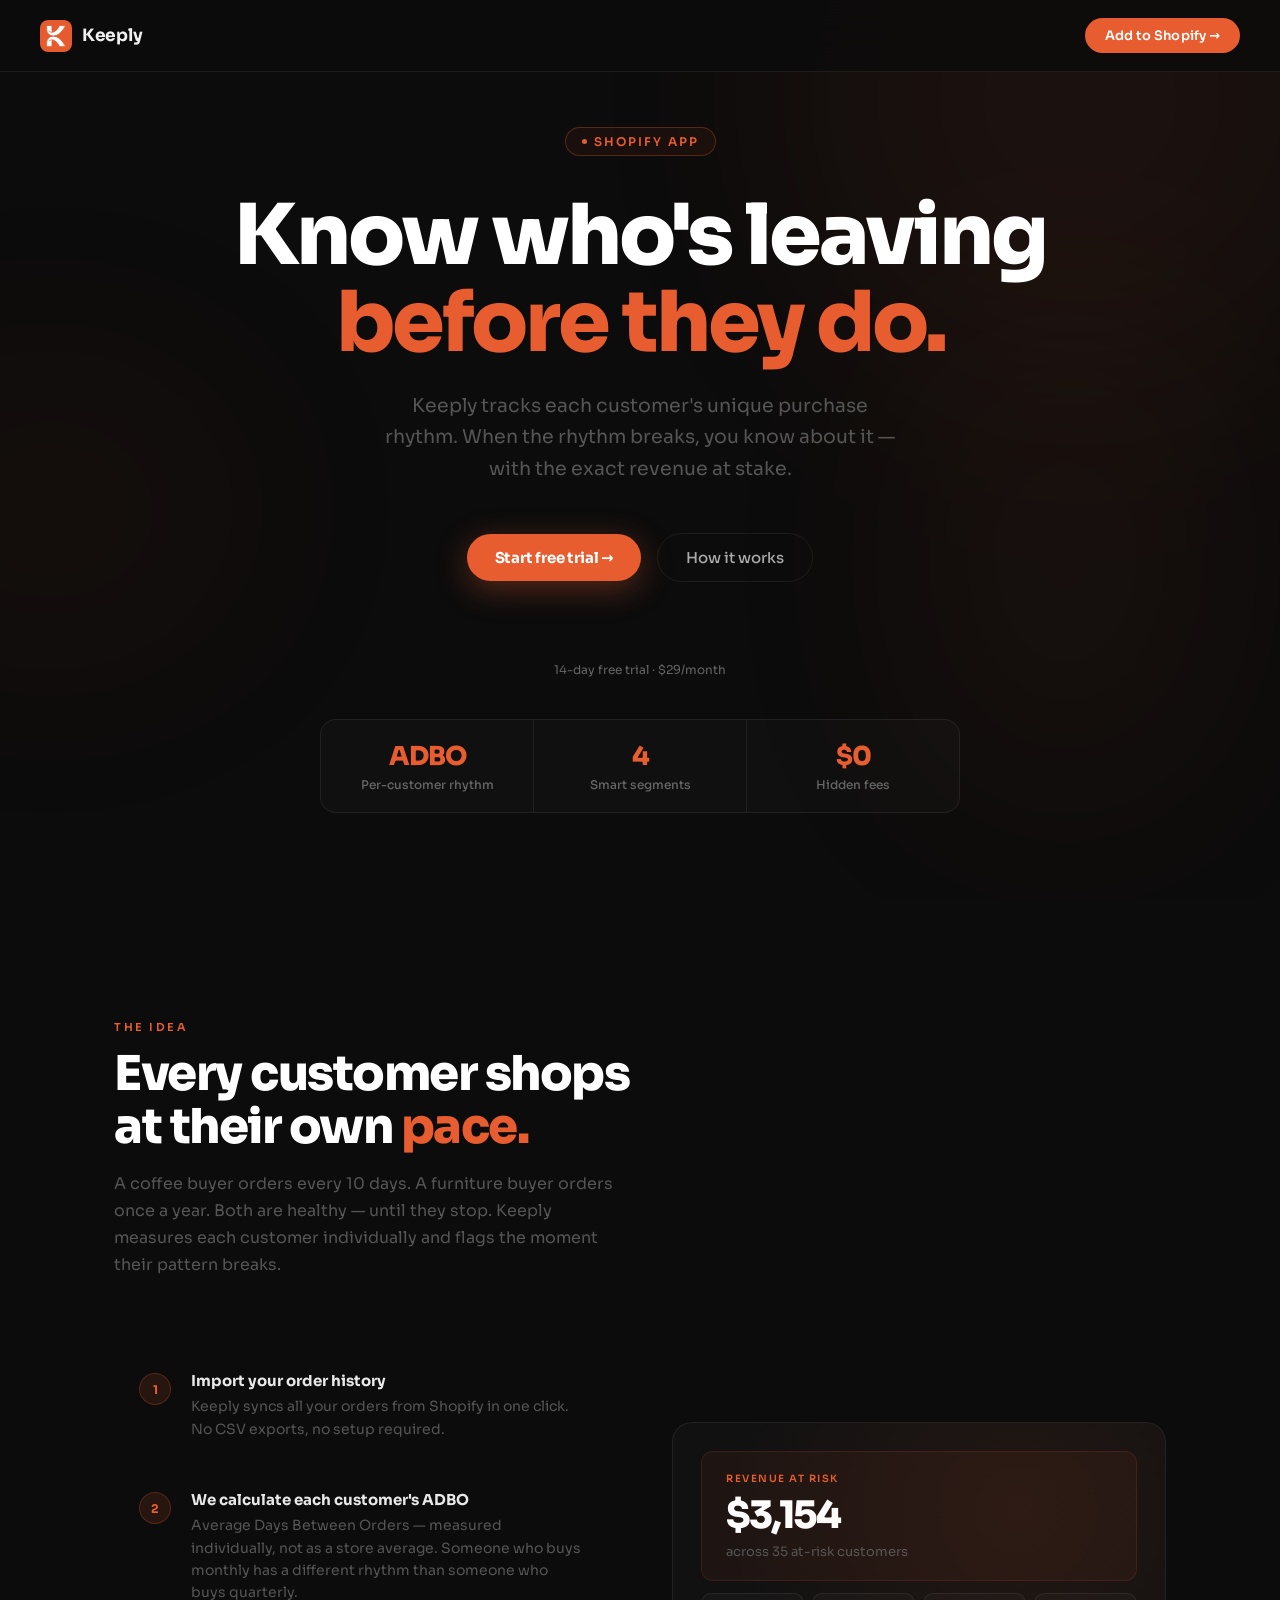
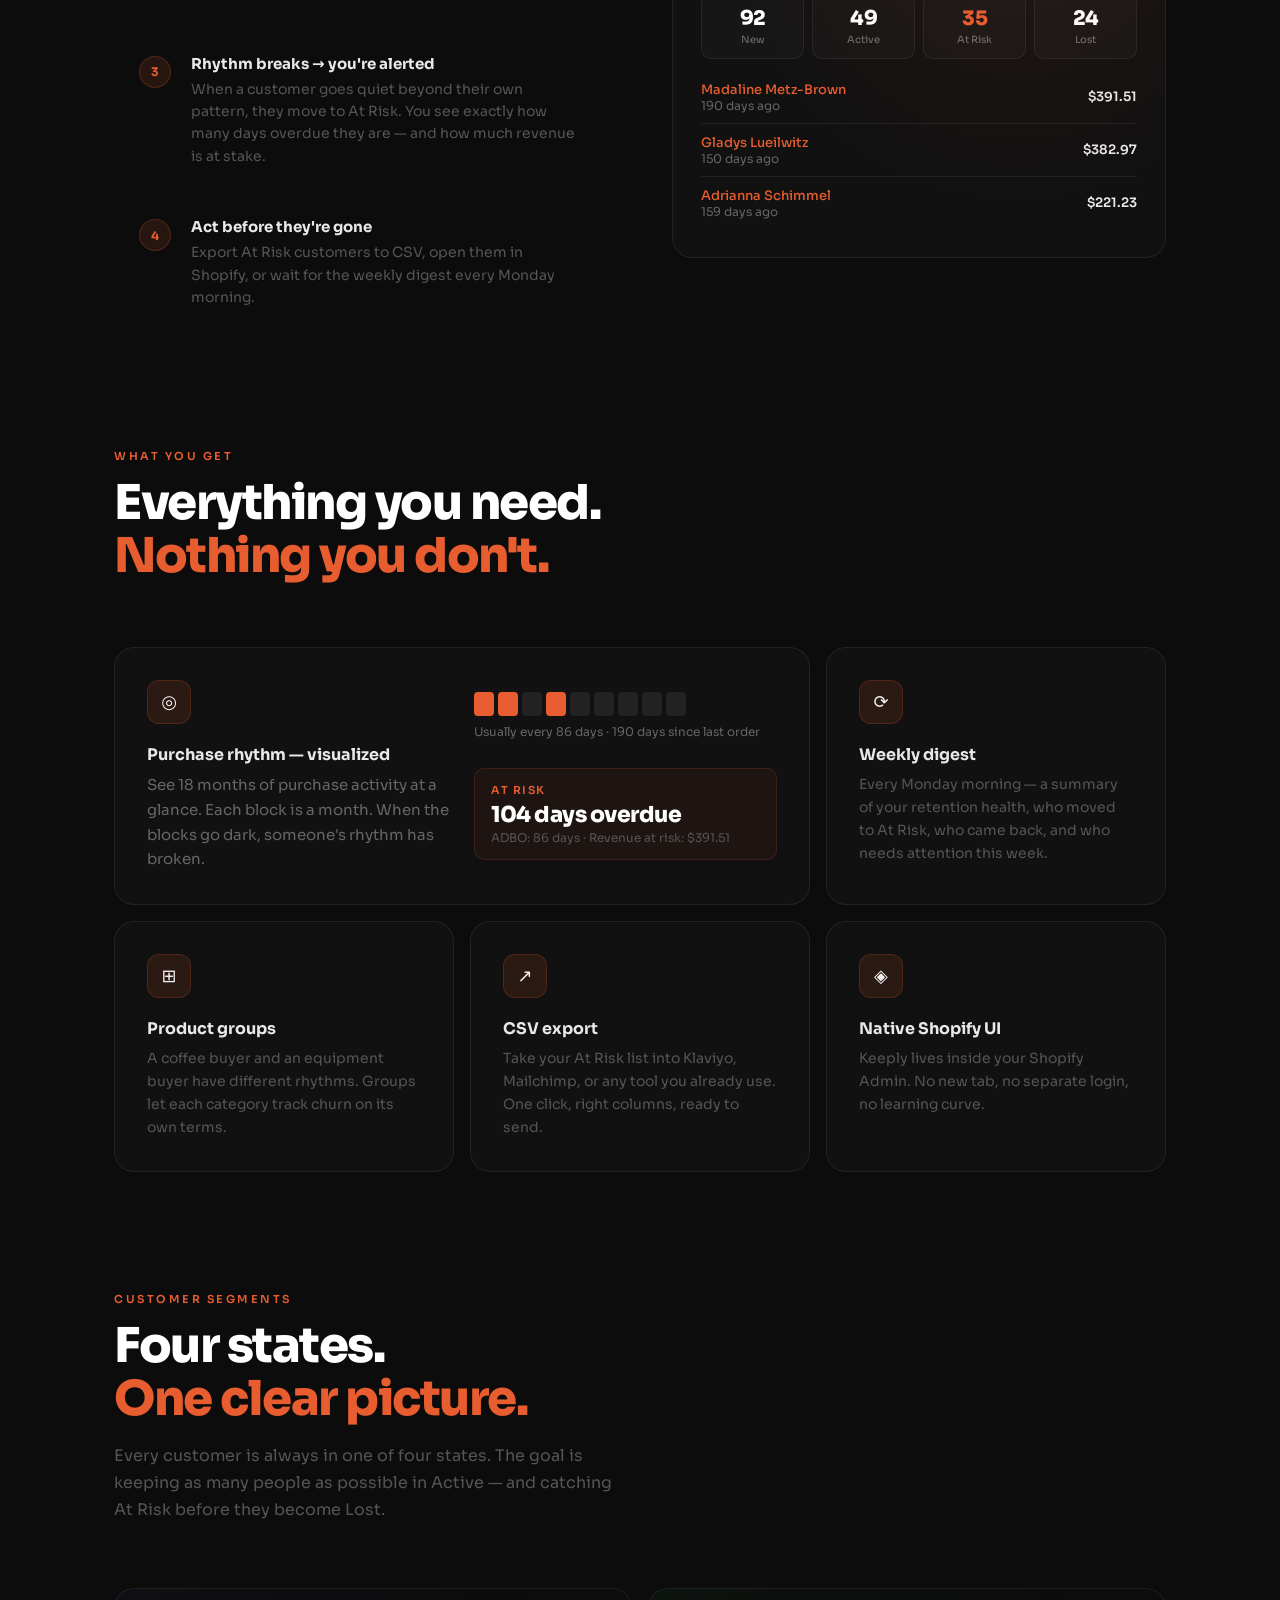
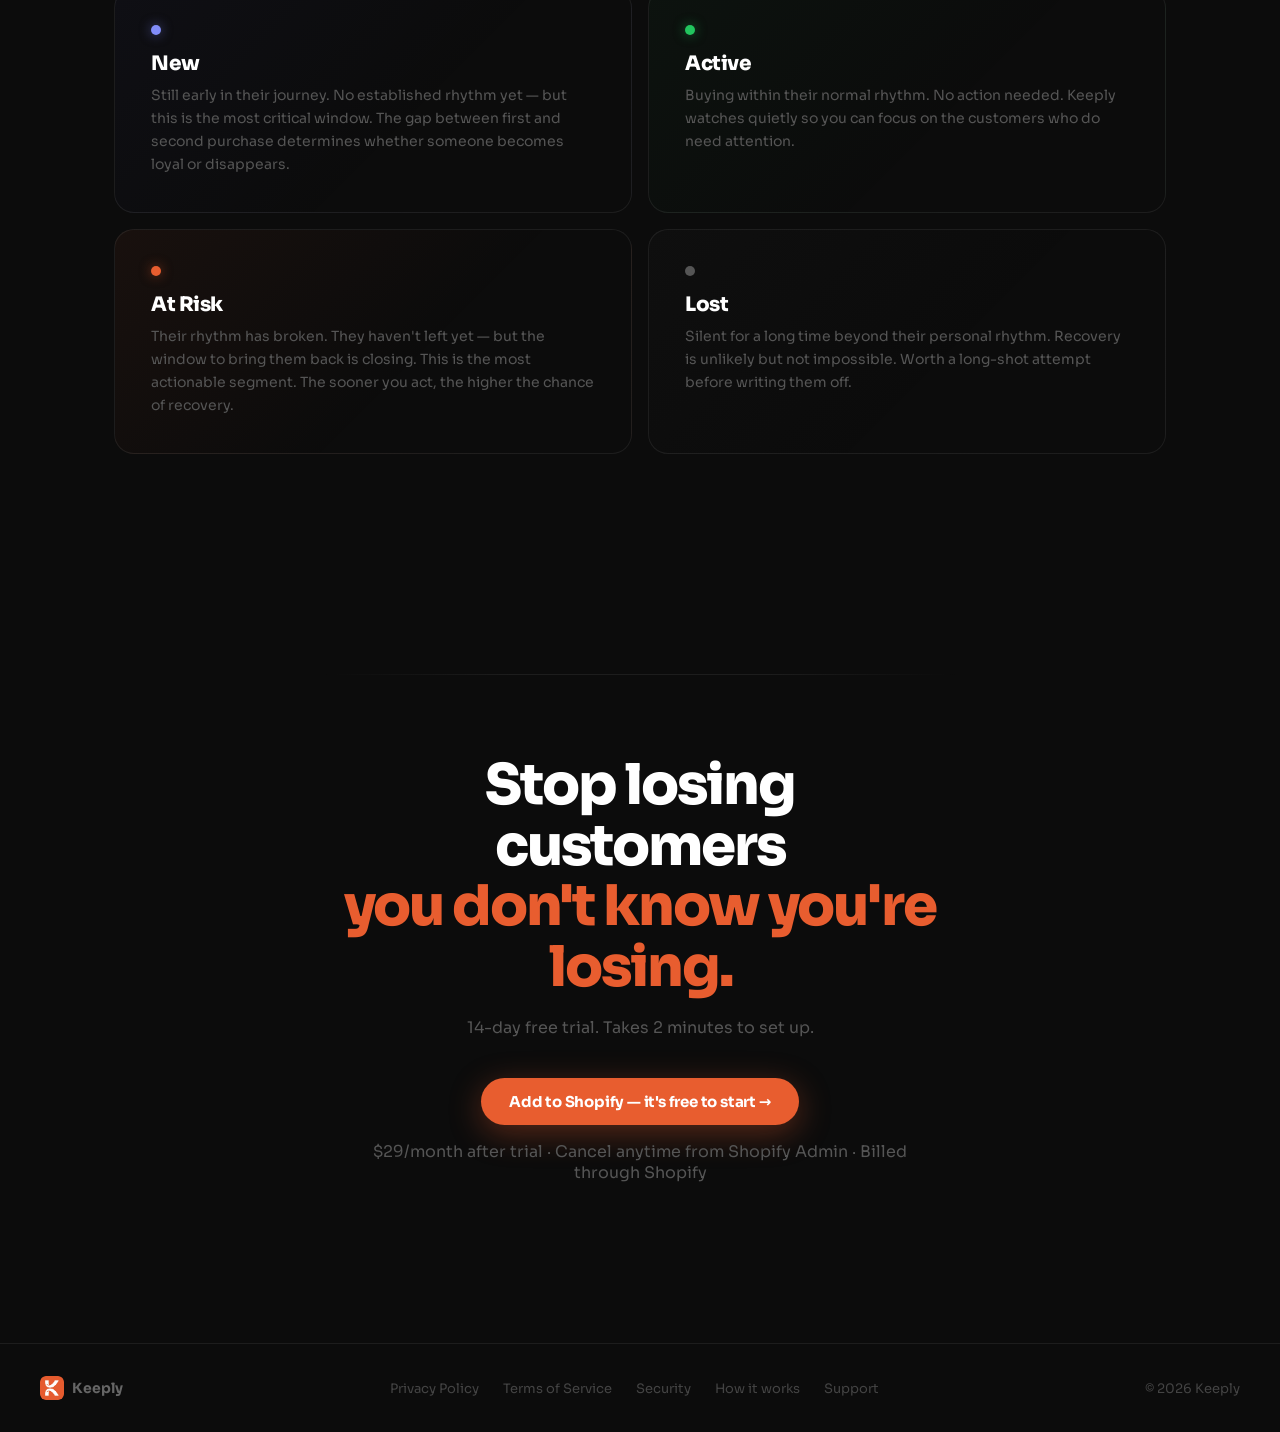
==== index.html @ c12d16aa "feat: remove card mention" ====
<!doctype html>
<html lang="en">
  <head>
    <meta charset="utf-8" />
    <meta name="viewport" content="width=device-width, initial-scale=1" />
    <title>Keeply — Know who's leaving before they do</title>
    <meta
      name="description"
      content="Keeply tracks each customer's unique purchase rhythm and alerts you the moment it breaks. Know who's at risk before revenue slips away."
    />
    <link rel="icon" href="logo.png" type="image/png" />
    <link rel="preconnect" href="https://fonts.googleapis.com" />
    <link rel="preconnect" href="https://fonts.gstatic.com" crossorigin />
    <link rel="stylesheet" href="shared.css" />
    <link rel="stylesheet" href="landing.css" />
  </head>
  <body>
    <div class="blob-field">
      <div class="blob blob-1"></div>
      <div class="blob blob-2"></div>
      <div class="blob blob-3"></div>
    </div>

    <nav>
      <a href="/" class="nav-logo">
        <img src="logo.png" width="32" height="32" alt="Keeply" />
        <span>Keeply</span>
      </a>
      <a
        href="https://apps.shopify.com/keeply"
        class="nav-cta"
        target="_blank"
        rel="noopener"
      >
        Add to Shopify →
      </a>
    </nav>

    <main>
      <!-- HERO -->
      <section class="hero">
        <div class="hero-badge">Shopify App</div>
        <h1>Know who's leaving<br /><em>before they do.</em></h1>
        <p class="hero-sub">
          Keeply tracks each customer's unique purchase rhythm. When the rhythm
          breaks, you know about it — with the exact revenue at stake.
        </p>
        <div class="hero-actions">
          <a
            href="https://apps.shopify.com/keeply"
            class="btn-primary"
            target="_blank"
            rel="noopener"
          >
            Start free trial →
          </a>
          <a href="/how-it-works" class="btn-secondary">How it works</a>
        </div>
        <p class="hero-note">14-day free trial · $29/month</p>
        <br /><br />
        <div class="stat-strip">
          <div class="stat">
            <div class="stat-val">ADBO</div>
            <div class="stat-label">Per-customer rhythm</div>
          </div>
          <div class="stat">
            <div class="stat-val">4</div>
            <div class="stat-label">Smart segments</div>
          </div>
          <div class="stat">
            <div class="stat-val">$0</div>
            <div class="stat-label">Hidden fees</div>
          </div>
        </div>
      </section>

      <!-- HOW IT WORKS -->
      <section class="how">
        <div class="section-wrap">
          <div class="reveal">
            <p class="section-eyebrow">The idea</p>
            <h2 class="section-title">
              Every customer shops<br />at their own <em>pace.</em>
            </h2>
            <p class="section-body">
              A coffee buyer orders every 10 days. A furniture buyer orders once
              a year. Both are healthy — until they stop. Keeply measures each
              customer individually and flags the moment their pattern breaks.
            </p>
          </div>
          <div class="how-grid">
            <div class="steps reveal reveal-delay-1">
              <div class="step">
                <div class="step-num">1</div>
                <div>
                  <div class="step-title">Import your order history</div>
                  <div class="step-body">
                    Keeply syncs all your orders from Shopify in one click. No
                    CSV exports, no setup required.
                  </div>
                </div>
              </div>
              <div class="step">
                <div class="step-num">2</div>
                <div>
                  <div class="step-title">
                    We calculate each customer's ADBO
                  </div>
                  <div class="step-body">
                    Average Days Between Orders — measured individually, not as
                    a store average. Someone who buys monthly has a different
                    rhythm than someone who buys quarterly.
                  </div>
                </div>
              </div>
              <div class="step">
                <div class="step-num">3</div>
                <div>
                  <div class="step-title">Rhythm breaks → you're alerted</div>
                  <div class="step-body">
                    When a customer goes quiet beyond their own pattern, they
                    move to At Risk. You see exactly how many days overdue they
                    are — and how much revenue is at stake.
                  </div>
                </div>
              </div>
              <div class="step">
                <div class="step-num">4</div>
                <div>
                  <div class="step-title">Act before they're gone</div>
                  <div class="step-body">
                    Export At Risk customers to CSV, open them in Shopify, or
                    wait for the weekly digest every Monday morning.
                  </div>
                </div>
              </div>
            </div>
            <div class="how-visual reveal reveal-delay-2">
              <div class="metric-card">
                <div class="metric-label">Revenue at Risk</div>
                <div class="metric-val">$3,154</div>
                <div class="metric-sub">across 35 at-risk customers</div>
              </div>
              <div class="seg-row">
                <div class="seg-item">
                  <div class="seg-item-val">92</div>
                  <div class="seg-item-label">New</div>
                </div>
                <div class="seg-item">
                  <div class="seg-item-val">49</div>
                  <div class="seg-item-label">Active</div>
                </div>
                <div class="seg-item risk">
                  <div class="seg-item-val">35</div>
                  <div class="seg-item-label">At Risk</div>
                </div>
                <div class="seg-item">
                  <div class="seg-item-val">24</div>
                  <div class="seg-item-label">Lost</div>
                </div>
              </div>
              <div class="customer-rows">
                <div class="customer-row">
                  <div>
                    <div class="c-name">Madaline Metz-Brown</div>
                    <div class="c-days">190 days ago</div>
                  </div>
                  <div class="c-amt">$391.51</div>
                </div>
                <div class="customer-row">
                  <div>
                    <div class="c-name">Gladys Lueilwitz</div>
                    <div class="c-days">150 days ago</div>
                  </div>
                  <div class="c-amt">$382.97</div>
                </div>
                <div class="customer-row">
                  <div>
                    <div class="c-name">Adrianna Schimmel</div>
                    <div class="c-days">159 days ago</div>
                  </div>
                  <div class="c-amt">$221.23</div>
                </div>
              </div>
            </div>
          </div>
        </div>
      </section>

      <!-- FEATURES -->
      <section class="features">
        <div class="section-wrap">
          <div class="reveal">
            <p class="section-eyebrow">What you get</p>
            <h2 class="section-title">
              Everything you need.<br /><em>Nothing you don't.</em>
            </h2>
          </div>
          <div class="features-grid">
            <div class="feature-card large reveal reveal-delay-1">
              <div>
                <div class="feature-icon">◎</div>
                <h3 class="feature-title">Purchase rhythm — visualized</h3>
                <p class="feature-body">
                  See 18 months of purchase activity at a glance. Each block is
                  a month. When the blocks go dark, someone's rhythm has broken.
                </p>
              </div>
              <div class="rhythm-demo">
                <div class="rhythm-bar">
                  <div class="rb"></div>
                  <div class="rb"></div>
                  <div class="rb e"></div>
                  <div class="rb"></div>
                  <div class="rb e"></div>
                  <div class="rb e"></div>
                  <div class="rb e"></div>
                  <div class="rb e"></div>
                  <div class="rb e"></div>
                </div>
                <p class="rhythm-label">
                  Usually every 86 days · 190 days since last order
                </p>
                <br />
                <div
                  style="
                    background: rgba(232, 93, 47, 0.06);
                    border: 1px solid rgba(232, 93, 47, 0.15);
                    border-radius: 10px;
                    padding: 14px 16px;
                    margin-top: 8px;
                  "
                >
                  <div
                    style="
                      font-size: 11px;
                      color: var(--coral);
                      font-weight: 600;
                      text-transform: uppercase;
                      letter-spacing: 1.5px;
                      margin-bottom: 4px;
                    "
                  >
                    At Risk
                  </div>
                  <div
                    style="
                      font-size: 22px;
                      font-weight: 800;
                      color: #fff;
                      letter-spacing: -0.5px;
                    "
                  >
                    104 days overdue
                  </div>
                  <div style="font-size: 12px; color: #555; margin-top: 2px">
                    ADBO: 86 days · Revenue at risk: $391.51
                  </div>
                </div>
              </div>
            </div>
            <div class="feature-card reveal reveal-delay-2">
              <div class="feature-icon">⟳</div>
              <h3 class="feature-title">Weekly digest</h3>
              <p class="feature-body">
                Every Monday morning — a summary of your retention health, who
                moved to At Risk, who came back, and who needs attention this
                week.
              </p>
            </div>
            <div class="feature-card reveal reveal-delay-1">
              <div class="feature-icon">⊞</div>
              <h3 class="feature-title">Product groups</h3>
              <p class="feature-body">
                A coffee buyer and an equipment buyer have different rhythms.
                Groups let each category track churn on its own terms.
              </p>
            </div>
            <div class="feature-card reveal reveal-delay-2">
              <div class="feature-icon">↗</div>
              <h3 class="feature-title">CSV export</h3>
              <p class="feature-body">
                Take your At Risk list into Klaviyo, Mailchimp, or any tool you
                already use. One click, right columns, ready to send.
              </p>
            </div>
            <div class="feature-card reveal reveal-delay-3">
              <div class="feature-icon">◈</div>
              <h3 class="feature-title">Native Shopify UI</h3>
              <p class="feature-body">
                Keeply lives inside your Shopify Admin. No new tab, no separate
                login, no learning curve.
              </p>
            </div>
          </div>
        </div>
      </section>

      <!-- SEGMENTS -->
      <section class="segments">
        <div class="section-wrap">
          <div class="reveal">
            <p class="section-eyebrow">Customer segments</p>
            <h2 class="section-title">
              Four states.<br /><em>One clear picture.</em>
            </h2>
            <p class="section-body">
              Every customer is always in one of four states. The goal is
              keeping as many people as possible in Active — and catching At
              Risk before they become Lost.
            </p>
          </div>
          <div class="segments-grid" style="margin-top: 64px">
            <div class="seg-card new-card reveal reveal-delay-1">
              <div class="seg-dot indigo"></div>
              <h3 class="seg-card-title">New</h3>
              <p class="seg-card-body">
                Still early in their journey. No established rhythm yet — but
                this is the most critical window. The gap between first and
                second purchase determines whether someone becomes loyal or
                disappears.
              </p>
            </div>
            <div class="seg-card active-card reveal reveal-delay-2">
              <div class="seg-dot green"></div>
              <h3 class="seg-card-title">Active</h3>
              <p class="seg-card-body">
                Buying within their normal rhythm. No action needed. Keeply
                watches quietly so you can focus on the customers who do need
                attention.
              </p>
            </div>
            <div class="seg-card risk-card reveal reveal-delay-1">
              <div class="seg-dot coral"></div>
              <h3 class="seg-card-title">At Risk</h3>
              <p class="seg-card-body">
                Their rhythm has broken. They haven't left yet — but the window
                to bring them back is closing. This is the most actionable
                segment. The sooner you act, the higher the chance of recovery.
              </p>
            </div>
            <div class="seg-card lost-card reveal reveal-delay-2">
              <div class="seg-dot gray"></div>
              <h3 class="seg-card-title">Lost</h3>
              <p class="seg-card-body">
                Silent for a long time beyond their personal rhythm. Recovery is
                unlikely but not impossible. Worth a long-shot attempt before
                writing them off.
              </p>
            </div>
          </div>
        </div>
      </section>

      <!-- CTA -->
      <section class="cta-section">
        <div class="cta-divider"></div>
        <div class="cta-inner reveal">
          <h2>
            Stop losing customers<br /><em>you don't know you're losing.</em>
          </h2>
          <p>14-day free trial. Takes 2 minutes to set up.</p>
          <a
            href="https://apps.shopify.com/keeply"
            class="btn-primary"
            target="_blank"
            rel="noopener"
            style="display: inline-flex"
          >
            Add to Shopify — it's free to start →
          </a>
          <p class="cta-fine">
            $29/month after trial · Cancel anytime from Shopify Admin · Billed
            through Shopify
          </p>
        </div>
      </section>
    </main>

    <footer class="site-footer">
      <div class="footer-logo">
        <img src="logo.png" width="24" height="24" alt="Keeply" />
        <span>Keeply</span>
      </div>
      <div class="footer-links">
        <a href="/privacy">Privacy Policy</a>
        <a href="/terms">Terms of Service</a>
        <a href="/security">Security</a>
        <a href="/how-it-works">How it works</a>
        <a href="mailto:support@usekeeply.app">Support</a>
      </div>
      <div class="footer-copy">© 2026 Keeply</div>
    </footer>

    <script>
      const observer = new IntersectionObserver(
        (entries) => {
          entries.forEach((e) => {
            if (e.isIntersecting) {
              e.target.classList.add("visible");
              observer.unobserve(e.target);
            }
          });
        },
        { threshold: 0.1 },
      );
      document
        .querySelectorAll(".reveal")
        .forEach((el) => observer.observe(el));
    </script>
  </body>
</html>
---- shared.css ----
@import url("https://fonts.googleapis.com/css2?family=Sora:wght@300;400;500;600;700;800;900&display=swap");

*,
*::before,
*::after {
  box-sizing: border-box;
  margin: 0;
  padding: 0;
}

:root {
  --coral: #e85d2f;
  --coral-dim: rgba(232, 93, 47, 0.12);
  --coral-glow: rgba(232, 93, 47, 0.08);
  --bg: #0c0c0c;
  --bg2: #111111;
  --bg3: #161616;
  --border: rgba(255, 255, 255, 0.07);
  --text: #f0f0f0;
  --muted: #666;
  --muted2: #444;
}

html {
  scroll-behavior: smooth;
}

body {
  font-family: "Sora", system-ui, sans-serif;
  background: var(--bg);
  color: var(--text);
  overflow-x: hidden;
  -webkit-font-smoothing: antialiased;
}

a {
  color: var(--coral);
  text-decoration: none;
  transition: opacity 0.2s;
}

/* ─── BLOBS ─── */
.blob-field {
  position: fixed;
  inset: 0;
  pointer-events: none;
  z-index: 0;
  overflow: hidden;
}
.blob {
  position: absolute;
  border-radius: 50%;
  background: var(--coral);
  filter: blur(120px);
  animation: blobFloat 20s ease-in-out infinite;
}
.blob-1 {
  width: 600px;
  height: 600px;
  top: -200px;
  right: -100px;
  opacity: 0.07;
  animation-delay: 0s;
}
.blob-2 {
  width: 400px;
  height: 300px;
  top: 40%;
  left: -150px;
  opacity: 0.05;
  animation-delay: -7s;
  border-radius: 40%;
}
.blob-3 {
  width: 300px;
  height: 500px;
  bottom: 10%;
  right: 5%;
  opacity: 0.06;
  animation-delay: -13s;
  border-radius: 35%;
}
@keyframes blobFloat {
  0%,
  100% {
    transform: translateY(0) scale(1);
  }
  33% {
    transform: translateY(-40px) scale(1.05);
  }
  66% {
    transform: translateY(20px) scale(0.97);
  }
}

/* ─── NAV ─── */
nav {
  position: fixed;
  top: 0;
  left: 0;
  right: 0;
  z-index: 100;
  padding: 18px 40px;
  display: flex;
  align-items: center;
  justify-content: space-between;
  background: rgba(12, 12, 12, 0.8);
  backdrop-filter: blur(20px);
  border-bottom: 1px solid var(--border);
  animation: fadeDown 0.6s ease both;
}
@keyframes fadeDown {
  from {
    opacity: 0;
    transform: translateY(-12px);
  }
  to {
    opacity: 1;
    transform: none;
  }
}

.nav-logo {
  display: flex;
  align-items: center;
  gap: 10px;
  text-decoration: none;
  color: var(--text);
}
.nav-logo img {
  width: 32px;
  height: 32px;
  border-radius: 8px;
}
.nav-logo span {
  font-size: 17px;
  font-weight: 700;
  letter-spacing: -0.3px;
}

.nav-cta {
  display: inline-flex;
  align-items: center;
  gap: 8px;
  background: var(--coral);
  color: #fff;
  text-decoration: none;
  font-size: 13px;
  font-weight: 600;
  letter-spacing: 0.1px;
  padding: 9px 20px;
  border-radius: 100px;
  transition:
    opacity 0.2s,
    transform 0.2s;
}
.nav-cta:hover {
  opacity: 0.88;
  transform: translateY(-1px);
}

/* ─── SITE FOOTER ─── */
.site-footer {
  border-top: 1px solid var(--border);
  padding: 32px 40px;
  display: flex;
  align-items: center;
  justify-content: space-between;
  flex-wrap: wrap;
  gap: 16px;
}
.footer-logo {
  display: flex;
  align-items: center;
  gap: 8px;
}
.footer-logo img {
  width: 24px;
  height: 24px;
  border-radius: 6px;
}
.footer-logo span {
  font-size: 14px;
  font-weight: 700;
  color: var(--muted);
}
.footer-links {
  display: flex;
  gap: 8px 24px;
  flex-wrap: wrap;
}
.footer-links a {
  font-size: 13px;
  color: var(--muted2);
  text-decoration: none;
  transition: color 0.2s;
}
.footer-links a:hover {
  color: #888;
}
.footer-copy {
  font-size: 13px;
  color: var(--muted2);
}

/* ─── SCROLL REVEAL ─── */
.reveal {
  opacity: 0;
  transform: translateY(24px);
  transition:
    opacity 0.7s ease,
    transform 0.7s ease;
}
.reveal.visible {
  opacity: 1;
  transform: none;
}
.reveal-delay-1 {
  transition-delay: 0.1s;
}
.reveal-delay-2 {
  transition-delay: 0.2s;
}
.reveal-delay-3 {
  transition-delay: 0.3s;
}
.reveal-delay-4 {
  transition-delay: 0.4s;
}

@media (max-width: 900px) {
  nav {
    padding: 16px 20px;
  }
}
@media (max-width: 640px) {
  .site-footer {
    flex-direction: column;
    align-items: flex-start;
  }
}
---- landing.css ----
/* ─── MAIN LAYOUT ─── */
main {
  position: relative;
  z-index: 1;
}
section {
  position: relative;
}

/* ─── HERO ─── */
.hero {
  min-height: 100svh;
  display: flex;
  flex-direction: column;
  align-items: center;
  justify-content: center;
  text-align: center;
  padding: 120px 24px 80px;
}
.hero-badge {
  display: inline-flex;
  align-items: center;
  gap: 7px;
  border: 1px solid rgba(232, 93, 47, 0.3);
  background: rgba(232, 93, 47, 0.06);
  color: var(--coral);
  font-size: 12px;
  font-weight: 600;
  text-transform: uppercase;
  letter-spacing: 2px;
  padding: 6px 16px;
  border-radius: 100px;
  margin-bottom: 36px;
  animation: fadeUp 0.7s 0.1s ease both;
}
.hero-badge::before {
  content: "";
  width: 5px;
  height: 5px;
  border-radius: 50%;
  background: var(--coral);
  display: block;
  animation: pulse 2s infinite;
}
@keyframes pulse {
  0%,
  100% {
    opacity: 1;
    transform: scale(1);
  }
  50% {
    opacity: 0.5;
    transform: scale(1.4);
  }
}

.hero h1 {
  font-size: clamp(44px, 7vw, 84px);
  font-weight: 900;
  line-height: 1.04;
  letter-spacing: -3px;
  color: #fff;
  margin-bottom: 24px;
  max-width: 900px;
  animation: fadeUp 0.7s 0.2s ease both;
}
.hero h1 em {
  font-style: normal;
  color: var(--coral);
}

.hero-sub {
  font-size: clamp(16px, 2vw, 19px);
  line-height: 1.65;
  color: #555;
  max-width: 520px;
  margin-bottom: 48px;
  animation: fadeUp 0.7s 0.3s ease both;
}
.hero-actions {
  display: flex;
  align-items: center;
  gap: 16px;
  flex-wrap: wrap;
  justify-content: center;
  margin-bottom: 80px;
  animation: fadeUp 0.7s 0.4s ease both;
}
.btn-primary {
  display: inline-flex;
  align-items: center;
  gap: 8px;
  background: var(--coral);
  color: #fff;
  text-decoration: none;
  font-size: 15px;
  font-weight: 700;
  letter-spacing: -0.2px;
  padding: 14px 28px;
  border-radius: 100px;
  transition:
    transform 0.2s,
    box-shadow 0.2s;
  box-shadow: 0 8px 32px rgba(232, 93, 47, 0.35);
}
.btn-primary:hover {
  transform: translateY(-2px);
  box-shadow: 0 12px 40px rgba(232, 93, 47, 0.45);
}

.btn-secondary {
  display: inline-flex;
  align-items: center;
  gap: 8px;
  border: 1px solid var(--border);
  color: #aaa;
  text-decoration: none;
  font-size: 15px;
  font-weight: 500;
  padding: 14px 28px;
  border-radius: 100px;
  transition:
    border-color 0.2s,
    color 0.2s;
}
.btn-secondary:hover {
  border-color: rgba(255, 255, 255, 0.2);
  color: #ccc;
}

.hero-note {
  font-size: 12px;
  color: var(--muted);
  animation: fadeUp 0.7s 0.5s ease both;
}

@keyframes fadeUp {
  from {
    opacity: 0;
    transform: translateY(20px);
  }
  to {
    opacity: 1;
    transform: none;
  }
}

/* stat strip */
.stat-strip {
  display: flex;
  gap: 0;
  border: 1px solid var(--border);
  border-radius: 16px;
  overflow: hidden;
  width: 100%;
  max-width: 640px;
  animation: fadeUp 0.7s 0.55s ease both;
  background: rgba(255, 255, 255, 0.02);
}
.stat {
  flex: 1;
  padding: 20px 24px;
  text-align: center;
  border-right: 1px solid var(--border);
}
.stat:last-child {
  border-right: none;
}
.stat-val {
  font-size: 26px;
  font-weight: 800;
  color: var(--coral);
  letter-spacing: -1px;
}
.stat-label {
  font-size: 12px;
  color: var(--muted);
  margin-top: 4px;
  font-weight: 500;
}

/* ─── SECTION COMMON ─── */
.section-wrap {
  max-width: 1100px;
  margin: 0 auto;
  padding: 0 24px;
}
.section-eyebrow {
  font-size: 11px;
  font-weight: 600;
  text-transform: uppercase;
  letter-spacing: 2.5px;
  color: var(--coral);
  margin-bottom: 14px;
}
.section-title {
  font-size: clamp(30px, 4vw, 48px);
  font-weight: 800;
  line-height: 1.1;
  letter-spacing: -1.5px;
  color: #fff;
  margin-bottom: 16px;
}
.section-title em {
  font-style: normal;
  color: var(--coral);
}
.section-body {
  font-size: 16px;
  line-height: 1.7;
  color: #555;
  max-width: 520px;
}

/* ─── HOW IT WORKS ─── */
.how {
  padding: 120px 0;
}
.how-grid {
  display: grid;
  grid-template-columns: 1fr 1fr;
  gap: 64px;
  align-items: center;
  margin-top: 72px;
}
.steps {
  display: flex;
  flex-direction: column;
  gap: 8px;
}
.step {
  display: flex;
  gap: 20px;
  align-items: flex-start;
  padding: 20px 24px;
  border-radius: 14px;
  border: 1px solid transparent;
  cursor: default;
  transition:
    background 0.3s,
    border-color 0.3s;
}
.step:hover {
  background: rgba(255, 255, 255, 0.03);
  border-color: var(--border);
}
.step-num {
  width: 32px;
  height: 32px;
  border-radius: 50%;
  flex-shrink: 0;
  background: var(--coral-dim);
  border: 1px solid rgba(232, 93, 47, 0.25);
  display: flex;
  align-items: center;
  justify-content: center;
  font-size: 12px;
  font-weight: 700;
  color: var(--coral);
  margin-top: 2px;
}
.step-title {
  font-size: 15px;
  font-weight: 700;
  color: #e8e8e8;
  margin-bottom: 5px;
}
.step-body {
  font-size: 14px;
  line-height: 1.6;
  color: #555;
}

.how-visual {
  border: 1px solid var(--border);
  border-radius: 20px;
  background: var(--bg2);
  padding: 28px;
  overflow: hidden;
  position: relative;
}
.how-visual::before {
  content: "";
  position: absolute;
  inset: 0;
  background: radial-gradient(
    ellipse at 70% 20%,
    rgba(232, 93, 47, 0.08) 0%,
    transparent 60%
  );
  pointer-events: none;
}
.metric-card {
  background: rgba(232, 93, 47, 0.06);
  border: 1px solid rgba(232, 93, 47, 0.15);
  border-radius: 12px;
  padding: 20px 24px;
  margin-bottom: 12px;
}
.metric-label {
  font-size: 10px;
  font-weight: 600;
  text-transform: uppercase;
  letter-spacing: 1.5px;
  color: var(--coral);
  margin-bottom: 6px;
}
.metric-val {
  font-size: 38px;
  font-weight: 900;
  color: #fff;
  letter-spacing: -2px;
}
.metric-sub {
  font-size: 13px;
  color: #555;
  margin-top: 4px;
}
.seg-row {
  display: grid;
  grid-template-columns: repeat(4, 1fr);
  gap: 8px;
  margin-bottom: 12px;
}
.seg-item {
  background: var(--bg3);
  border: 1px solid var(--border);
  border-radius: 10px;
  padding: 12px;
  text-align: center;
}
.seg-item-val {
  font-size: 20px;
  font-weight: 800;
  color: #fff;
  letter-spacing: -0.5px;
}
.seg-item-label {
  font-size: 10px;
  color: var(--muted);
  margin-top: 2px;
  font-weight: 500;
}
.seg-item.risk .seg-item-val {
  color: var(--coral);
}
.customer-rows {
  display: flex;
  flex-direction: column;
  gap: 0;
}
.customer-row {
  display: flex;
  justify-content: space-between;
  align-items: center;
  padding: 10px 0;
  border-bottom: 1px solid var(--border);
}
.customer-row:last-child {
  border-bottom: none;
}
.c-name {
  font-size: 13px;
  color: #e85d2f;
  font-weight: 500;
}
.c-days {
  font-size: 12px;
  color: var(--muted);
}
.c-amt {
  font-size: 13px;
  font-weight: 600;
  color: #e8e8e8;
}

/* ─── FEATURES ─── */
.features {
  padding: 0 0 120px;
}
.features-grid {
  display: grid;
  grid-template-columns: repeat(3, 1fr);
  gap: 16px;
  margin-top: 64px;
}
.feature-card {
  background: var(--bg2);
  border: 1px solid var(--border);
  border-radius: 20px;
  padding: 32px;
  position: relative;
  overflow: hidden;
  transition:
    border-color 0.3s,
    transform 0.3s;
}
.feature-card:hover {
  border-color: rgba(232, 93, 47, 0.3);
  transform: translateY(-4px);
}
.feature-card::after {
  content: "";
  position: absolute;
  inset: 0;
  opacity: 0;
  background: radial-gradient(
    ellipse at 50% 0%,
    rgba(232, 93, 47, 0.08) 0%,
    transparent 60%
  );
  transition: opacity 0.3s;
}
.feature-card:hover::after {
  opacity: 1;
}
.feature-icon {
  width: 44px;
  height: 44px;
  border-radius: 12px;
  background: var(--coral-dim);
  border: 1px solid rgba(232, 93, 47, 0.2);
  display: flex;
  align-items: center;
  justify-content: center;
  margin-bottom: 20px;
  font-size: 18px;
}
.feature-title {
  font-size: 16px;
  font-weight: 700;
  color: #e8e8e8;
  margin-bottom: 8px;
}
.feature-body {
  font-size: 14px;
  line-height: 1.65;
  color: #555;
}
.feature-card.large {
  grid-column: span 2;
  display: grid;
  grid-template-columns: 1fr 1fr;
  gap: 24px;
  align-items: center;
}
.feature-card.large .feature-body {
  font-size: 15px;
  color: #666;
}
.rhythm-demo {
  padding: 0;
}
.rhythm-bar {
  display: flex;
  gap: 4px;
  margin-bottom: 8px;
  align-items: center;
}
.rb {
  width: 20px;
  height: 24px;
  border-radius: 4px;
  background: var(--coral);
  animation: rhythmPop 3s ease-in-out infinite;
}
.rb.e {
  background: #222;
  animation: none;
}
.rb:nth-child(1) {
  animation-delay: 0s;
}
.rb:nth-child(2) {
  animation-delay: 0.15s;
}
.rb:nth-child(4) {
  animation-delay: 0.3s;
}
@keyframes rhythmPop {
  0%,
  80%,
  100% {
    opacity: 1;
  }
  40% {
    opacity: 0.6;
  }
}
.rhythm-label {
  font-size: 12px;
  color: var(--muted);
}

/* ─── SEGMENTS ─── */
.segments {
  padding: 0 0 120px;
}
.segments-grid {
  display: grid;
  grid-template-columns: repeat(2, 1fr);
  gap: 16px;
  margin-top: 64px;
}
.seg-card {
  border-radius: 20px;
  padding: 36px;
  position: relative;
  overflow: hidden;
  border: 1px solid var(--border);
  transition:
    transform 0.3s,
    border-color 0.3s;
}
.seg-card:hover {
  transform: translateY(-4px);
}
.seg-card.active-card {
  background: linear-gradient(
    135deg,
    rgba(34, 197, 94, 0.04) 0%,
    transparent 60%
  );
}
.seg-card.active-card:hover {
  border-color: rgba(34, 197, 94, 0.25);
}
.seg-card.risk-card {
  background: linear-gradient(
    135deg,
    rgba(232, 93, 47, 0.06) 0%,
    transparent 60%
  );
}
.seg-card.risk-card:hover {
  border-color: rgba(232, 93, 47, 0.35);
}
.seg-card.new-card {
  background: linear-gradient(
    135deg,
    rgba(99, 102, 241, 0.04) 0%,
    transparent 60%
  );
}
.seg-card.new-card:hover {
  border-color: rgba(99, 102, 241, 0.25);
}
.seg-card.lost-card {
  background: linear-gradient(
    135deg,
    rgba(100, 100, 100, 0.04) 0%,
    transparent 60%
  );
}
.seg-card.lost-card:hover {
  border-color: rgba(100, 100, 100, 0.2);
}
.seg-dot {
  width: 10px;
  height: 10px;
  border-radius: 50%;
  margin-bottom: 16px;
}
.seg-dot.green {
  background: #22c55e;
  box-shadow: 0 0 12px rgba(34, 197, 94, 0.5);
}
.seg-dot.coral {
  background: var(--coral);
  box-shadow: 0 0 12px rgba(232, 93, 47, 0.5);
}
.seg-dot.indigo {
  background: #818cf8;
  box-shadow: 0 0 12px rgba(129, 140, 248, 0.5);
}
.seg-dot.gray {
  background: #555;
}
.seg-card-title {
  font-size: 20px;
  font-weight: 800;
  color: #fff;
  margin-bottom: 8px;
  letter-spacing: -0.5px;
}
.seg-card-body {
  font-size: 14px;
  line-height: 1.65;
  color: #555;
}

/* ─── CTA ─── */
.cta-section {
  padding: 100px 0 120px;
  text-align: center;
}
.cta-inner {
  max-width: 640px;
  margin: 0 auto;
  padding: 0 24px;
}
.cta-section h2 {
  font-size: clamp(32px, 5vw, 56px);
  font-weight: 900;
  line-height: 1.08;
  letter-spacing: -2px;
  color: #fff;
  margin-bottom: 20px;
}
.cta-section h2 em {
  font-style: normal;
  color: var(--coral);
}
.cta-section p {
  font-size: 16px;
  color: #555;
  margin-bottom: 40px;
}
.cta-fine {
  font-size: 12px;
  color: var(--muted2);
  margin-top: 16px;
}
.cta-divider {
  width: 100%;
  max-width: 640px;
  margin: 0 auto 80px;
  height: 1px;
  background: linear-gradient(
    90deg,
    transparent,
    var(--border) 30%,
    var(--border) 70%,
    transparent
  );
}

/* ─── RESPONSIVE ─── */
@media (max-width: 900px) {
  .how-grid {
    grid-template-columns: 1fr;
    gap: 48px;
  }
  .features-grid {
    grid-template-columns: 1fr 1fr;
  }
  .feature-card.large {
    grid-column: span 2;
  }
  .segments-grid {
    grid-template-columns: 1fr;
  }
}
@media (max-width: 640px) {
  .hero h1 {
    letter-spacing: -2px;
  }
  .hero-actions {
    flex-direction: column;
    width: 100%;
  }
  .btn-primary,
  .btn-secondary {
    width: 100%;
    justify-content: center;
  }
  .stat-strip {
    flex-direction: column;
  }
  .stat {
    border-right: none;
    border-bottom: 1px solid var(--border);
  }
  .stat:last-child {
    border-bottom: none;
  }
  .features-grid {
    grid-template-columns: 1fr;
  }
  .feature-card.large {
    grid-column: span 1;
    grid-template-columns: 1fr;
  }
  .segments-grid {
    grid-template-columns: 1fr;
  }
}
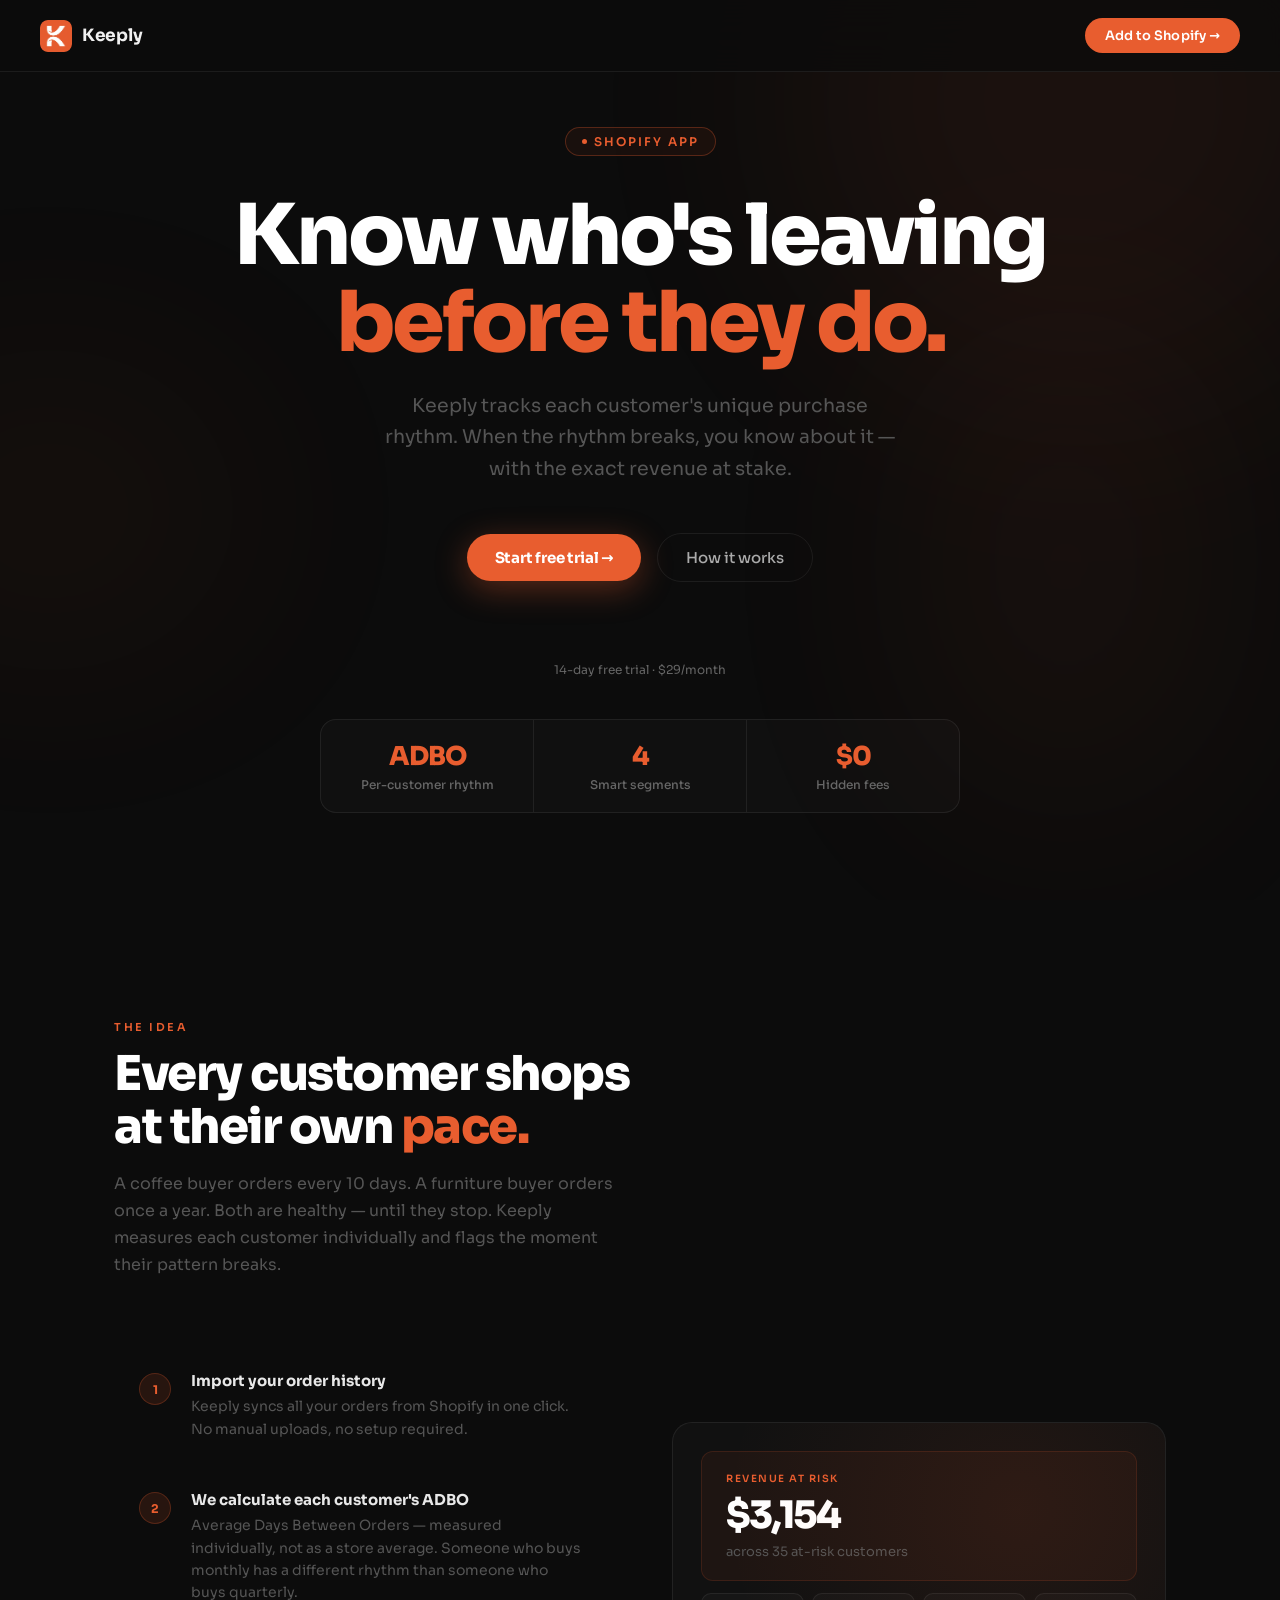
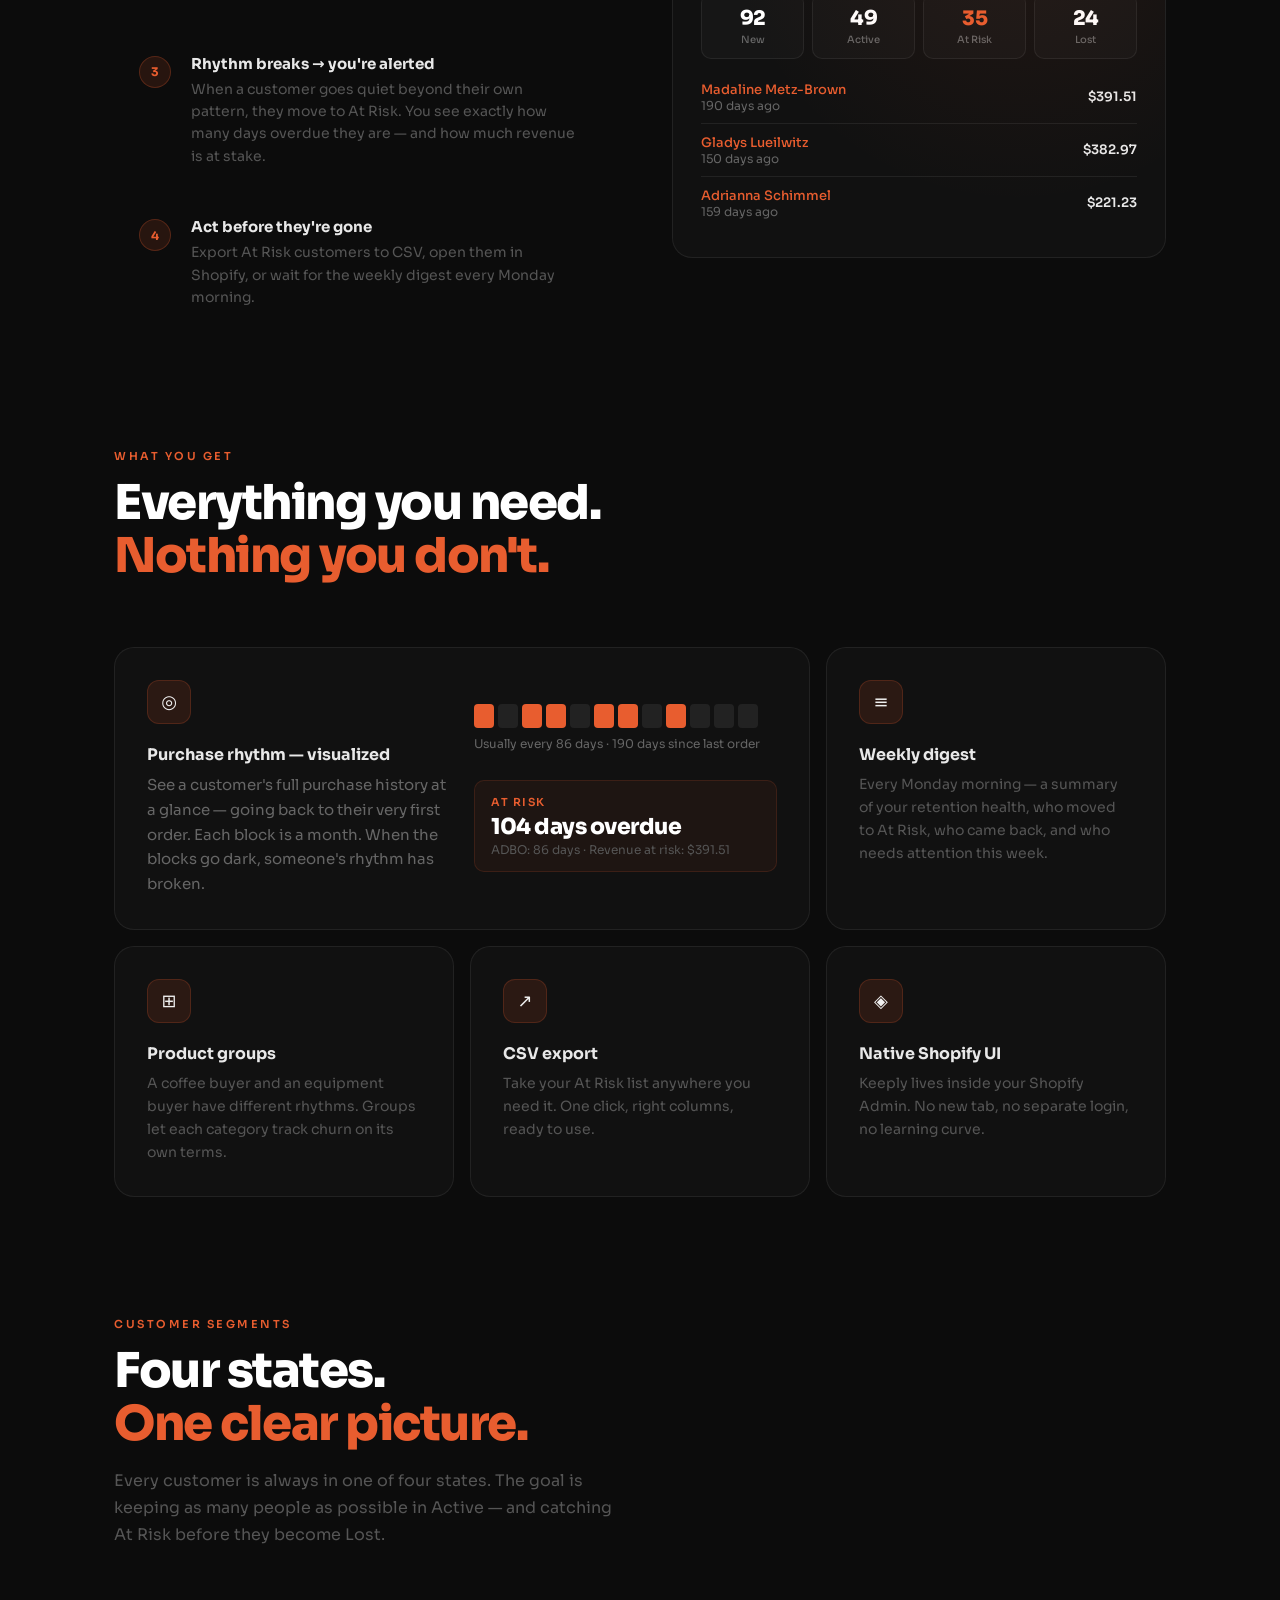
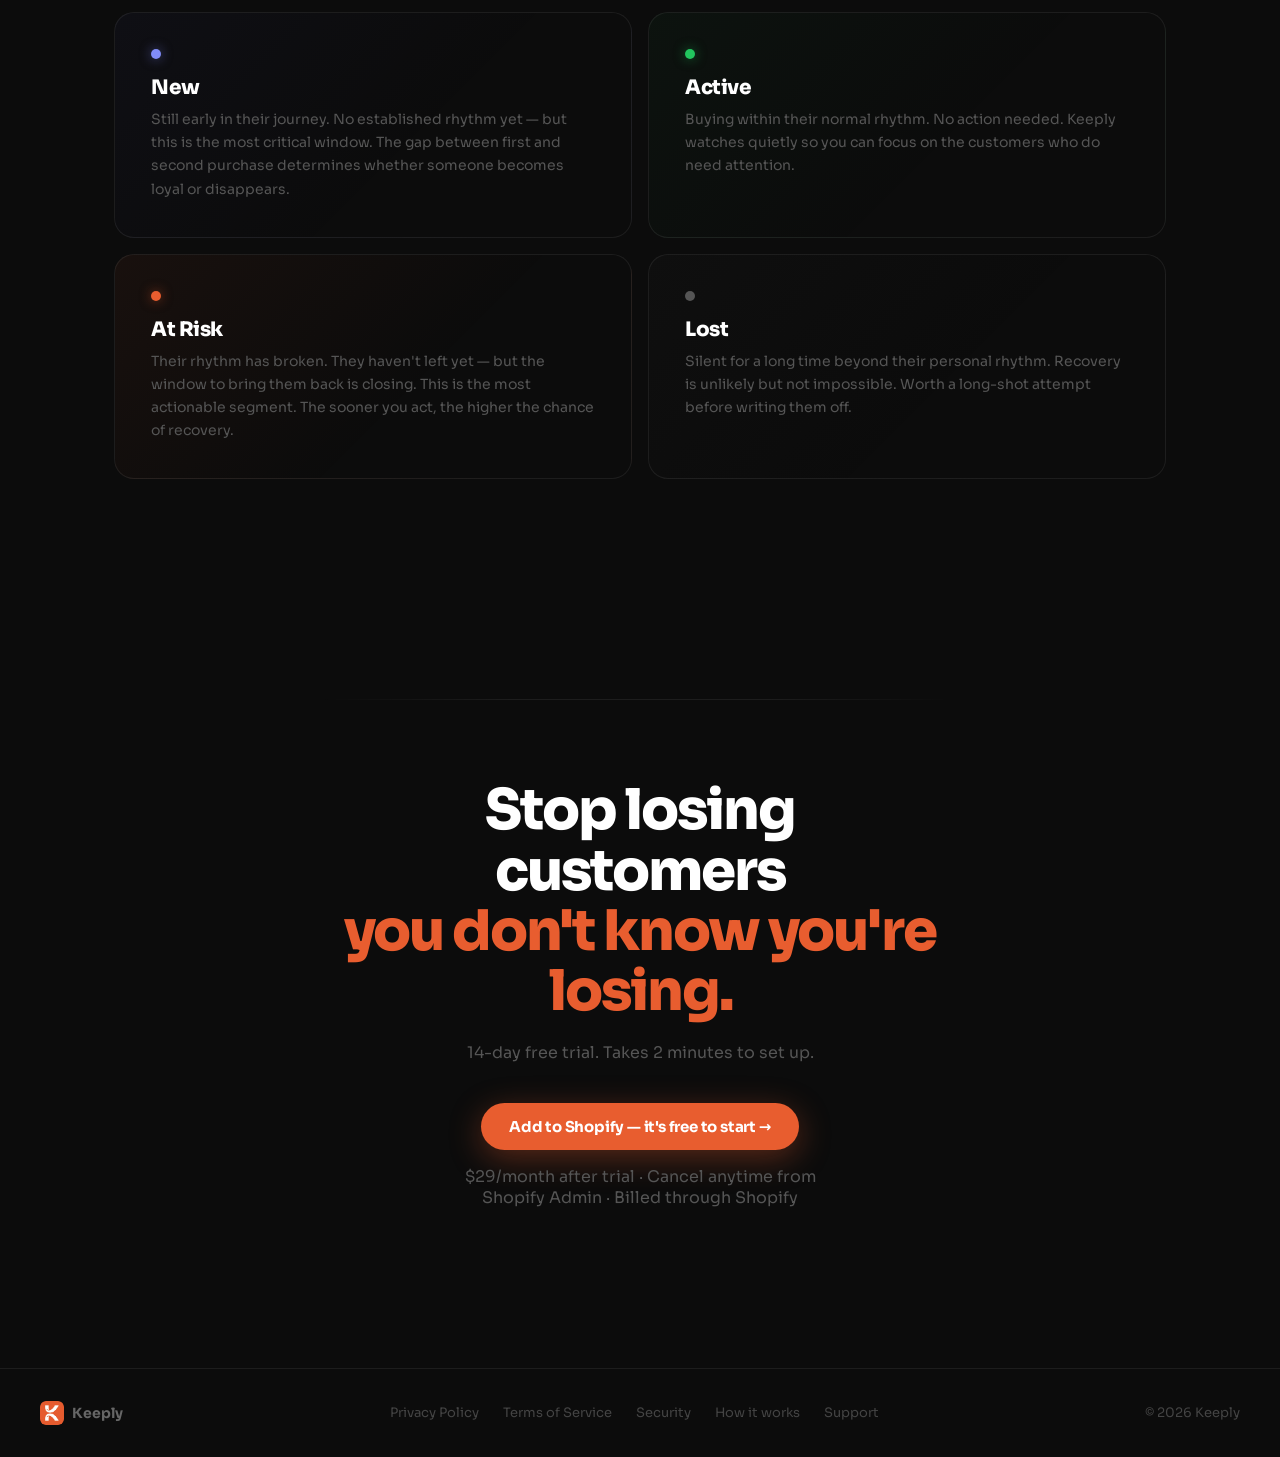
==== commit 5fcc3af7: "fix(landing): remove outdated copy, fix icon - Step 1: "No CSV exports" → "No manual uploads" (avoid" ====
--- a/index.html
+++ b/index.html
@@ -8,6 +8,44 @@
       name="description"
       content="Keeply tracks each customer's unique purchase rhythm and alerts you the moment it breaks. Know who's at risk before revenue slips away."
     />
+    <link rel="canonical" href="https://usekeeply.app/" />
+    <meta property="og:type" content="website" />
+    <meta property="og:url" content="https://usekeeply.app/" />
+    <meta
+      property="og:title"
+      content="Keeply — Know who's leaving before they do"
+    />
+    <meta
+      property="og:description"
+      content="Keeply tracks each customer's unique purchase rhythm and alerts you the moment it breaks. Know who's at risk before revenue slips away."
+    />
+    <meta property="og:image" content="https://usekeeply.app/logo.png" />
+    <meta name="twitter:card" content="summary" />
+    <meta
+      name="twitter:title"
+      content="Keeply — Know who's leaving before they do"
+    />
+    <meta
+      name="twitter:description"
+      content="Keeply tracks each customer's unique purchase rhythm and alerts you the moment it breaks."
+    />
+    <meta name="twitter:image" content="https://usekeeply.app/logo.png" />
+    <script type="application/ld+json">
+      {
+        "@context": "https://schema.org",
+        "@type": "SoftwareApplication",
+        "name": "Keeply",
+        "applicationCategory": "BusinessApplication",
+        "operatingSystem": "Shopify",
+        "description": "Keeply predicts customer churn for Shopify stores based on individual purchase rhythm. Know who's about to leave — before they do.",
+        "url": "https://usekeeply.app",
+        "offers": {
+          "@type": "Offer",
+          "price": "29",
+          "priceCurrency": "USD"
+        }
+      }
+    </script>
     <link rel="icon" href="logo.png" type="image/png" />
     <link rel="preconnect" href="https://fonts.googleapis.com" />
     <link rel="preconnect" href="https://fonts.gstatic.com" crossorigin />
@@ -96,7 +134,7 @@
                   <div class="step-title">Import your order history</div>
                   <div class="step-body">
                     Keeply syncs all your orders from Shopify in one click. No
-                    CSV exports, no setup required.
+                    manual uploads, no setup required.
                   </div>
                 </div>
               </div>
@@ -202,18 +240,22 @@
                 <div class="feature-icon">◎</div>
                 <h3 class="feature-title">Purchase rhythm — visualized</h3>
                 <p class="feature-body">
-                  See 18 months of purchase activity at a glance. Each block is
-                  a month. When the blocks go dark, someone's rhythm has broken.
+                  See a customer's full purchase history at a glance — going
+                  back to their very first order. Each block is a month. When
+                  the blocks go dark, someone's rhythm has broken.
                 </p>
               </div>
               <div class="rhythm-demo">
                 <div class="rhythm-bar">
                   <div class="rb"></div>
-                  <div class="rb"></div>
-                  <div class="rb e"></div>
-                  <div class="rb"></div>
-                  <div class="rb e"></div>
-                  <div class="rb e"></div>
+                  <div class="rb e"></div>
+                  <div class="rb"></div>
+                  <div class="rb"></div>
+                  <div class="rb e"></div>
+                  <div class="rb"></div>
+                  <div class="rb"></div>
+                  <div class="rb e"></div>
+                  <div class="rb"></div>
                   <div class="rb e"></div>
                   <div class="rb e"></div>
                   <div class="rb e"></div>
@@ -260,7 +302,7 @@
               </div>
             </div>
             <div class="feature-card reveal reveal-delay-2">
-              <div class="feature-icon">⟳</div>
+              <div class="feature-icon">≡</div>
               <h3 class="feature-title">Weekly digest</h3>
               <p class="feature-body">
                 Every Monday morning — a summary of your retention health, who
@@ -280,8 +322,8 @@
               <div class="feature-icon">↗</div>
               <h3 class="feature-title">CSV export</h3>
               <p class="feature-body">
-                Take your At Risk list into Klaviyo, Mailchimp, or any tool you
-                already use. One click, right columns, ready to send.
+                Take your At Risk list anywhere you need it. One click, right
+                columns, ready to use.
               </p>
             </div>
             <div class="feature-card reveal reveal-delay-3">
@@ -378,10 +420,10 @@
     </main>
 
     <footer class="site-footer">
-      <div class="footer-logo">
+      <a href="https://usekeeply.app" class="footer-logo">
         <img src="logo.png" width="24" height="24" alt="Keeply" />
         <span>Keeply</span>
-      </div>
+      </a>
       <div class="footer-links">
         <a href="/privacy">Privacy Policy</a>
         <a href="/terms">Terms of Service</a>
--- a/shared.css
+++ b/shared.css
@@ -173,6 +173,8 @@
   display: flex;
   align-items: center;
   gap: 8px;
+  text-decoration: none;
+  color: inherit;
 }
 .footer-logo img {
   width: 24px;
--- a/landing.css
+++ b/landing.css
@@ -620,6 +620,7 @@
   font-size: 12px;
   color: var(--muted2);
   margin-top: 16px;
+  text-wrap: balance;
 }
 .cta-divider {
   width: 100%;
